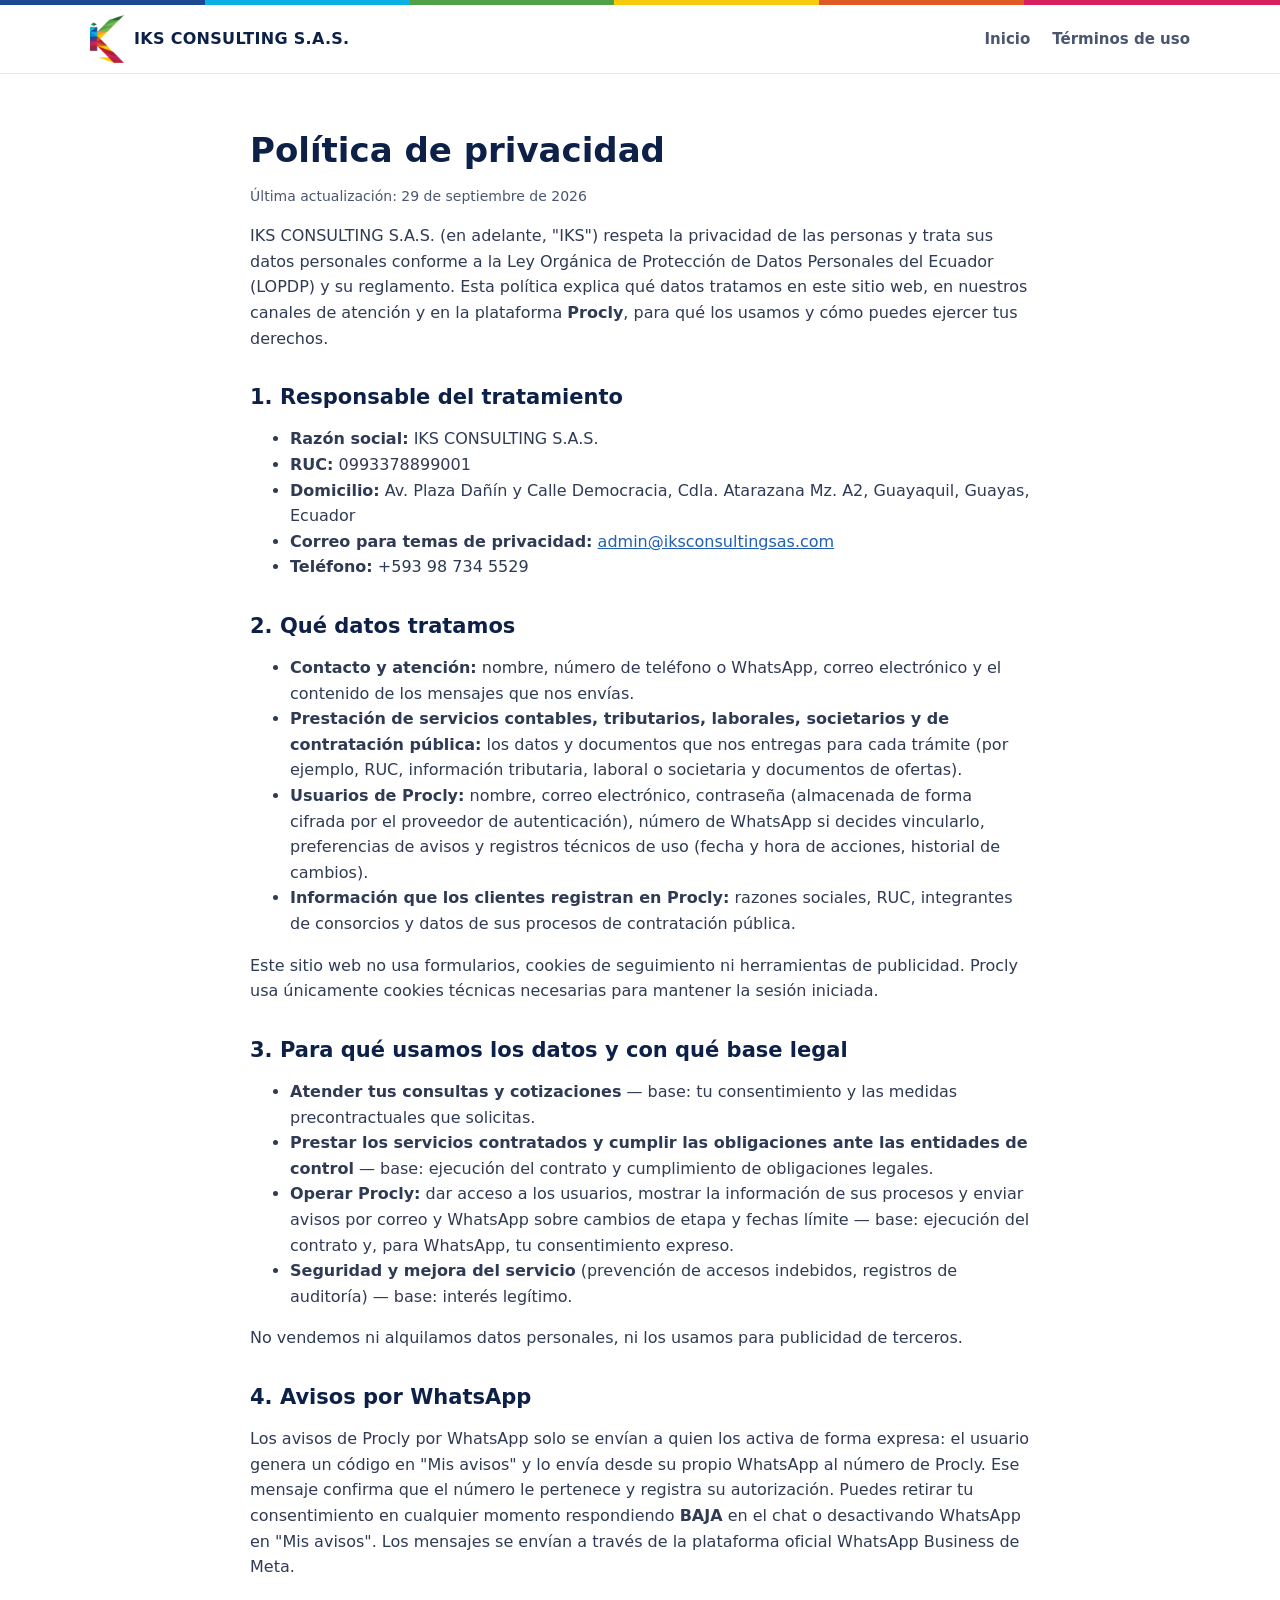
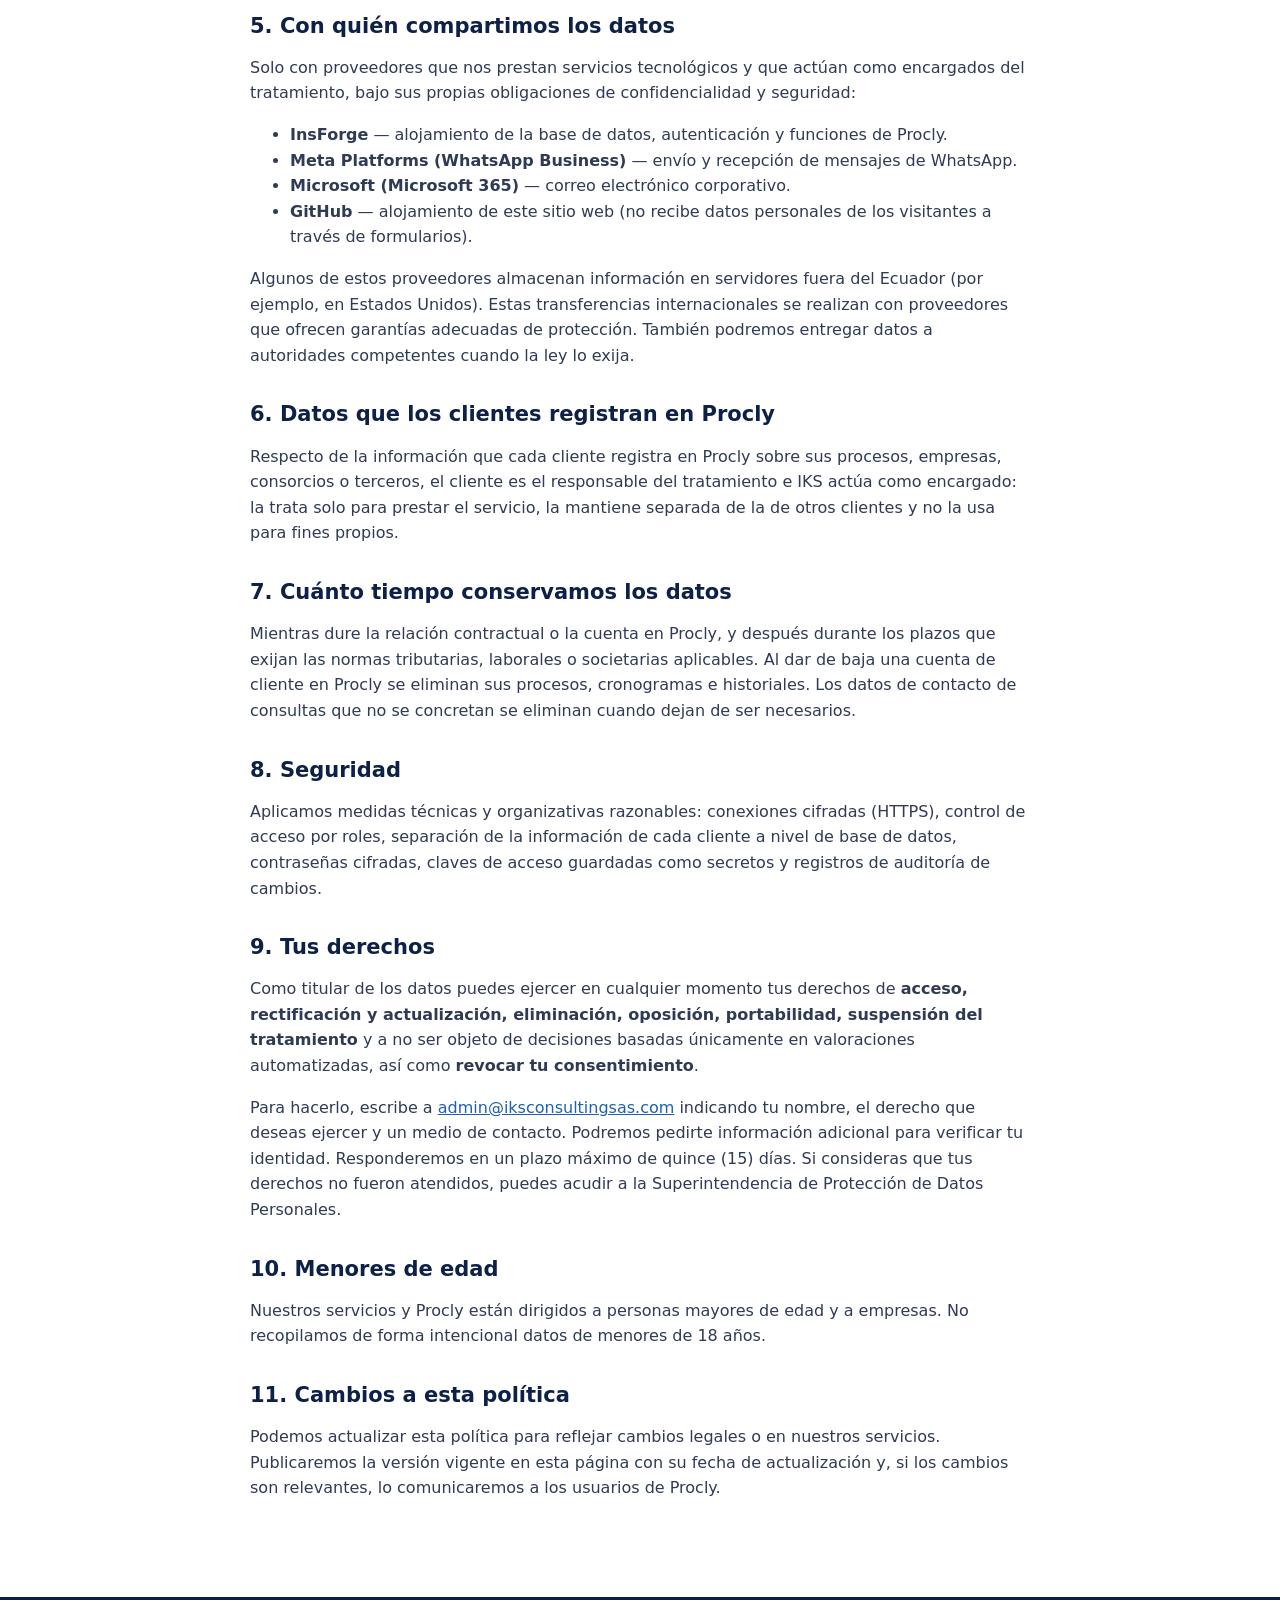
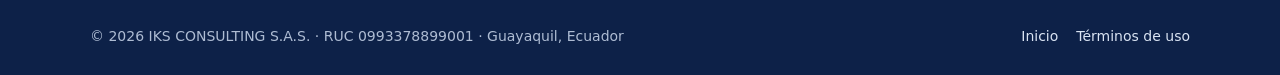
==== privacidad.html @ b0a51169 "Pagina web IKS" ====
<!doctype html>
<html lang="es">
<head>
  <meta charset="utf-8">
  <meta name="viewport" content="width=device-width, initial-scale=1">
  <title>Política de privacidad · IKS Consulting S.A.S.</title>
  <meta name="description" content="Política de privacidad y protección de datos personales de IKS Consulting S.A.S. y de la plataforma Procly.">
  <link rel="icon" type="image/png" sizes="32x32" href="assets/favicon-32.png">
  <link rel="stylesheet" href="assets/styles.css">
</head>
<body>
  <div class="stripe"></div>
  <header class="header">
    <div class="container">
      <a class="brand" href="index.html"><img src="assets/iks-mark.png" alt=""><span>IKS CONSULTING S.A.S.</span></a>
      <nav class="nav" aria-label="Principal"><a href="index.html">Inicio</a><a href="terminos.html">Términos de uso</a></nav>
    </div>
  </header>

  <main class="doc">
    <h1>Política de privacidad</h1>
    <p class="meta">Última actualización: 29 de septiembre de 2026</p>

    <p>IKS CONSULTING S.A.S. (en adelante, "IKS") respeta la privacidad de las personas y trata sus datos personales conforme a la Ley Orgánica de Protección de Datos Personales del Ecuador (LOPDP) y su reglamento. Esta política explica qué datos tratamos en este sitio web, en nuestros canales de atención y en la plataforma <b>Procly</b>, para qué los usamos y cómo puedes ejercer tus derechos.</p>

    <h2>1. Responsable del tratamiento</h2>
    <ul>
      <li><b>Razón social:</b> IKS CONSULTING S.A.S.</li>
      <li><b>RUC:</b> 0993378899001</li>
      <li><b>Domicilio:</b> Av. Plaza Dañín y Calle Democracia, Cdla. Atarazana Mz. A2, Guayaquil, Guayas, Ecuador</li>
      <li><b>Correo para temas de privacidad:</b> <a href="mailto:admin@iksconsultingsas.com">admin@iksconsultingsas.com</a></li>
      <li><b>Teléfono:</b> +593 98 734 5529</li>
    </ul>

    <h2>2. Qué datos tratamos</h2>
    <ul>
      <li><b>Contacto y atención:</b> nombre, número de teléfono o WhatsApp, correo electrónico y el contenido de los mensajes que nos envías.</li>
      <li><b>Prestación de servicios contables, tributarios, laborales, societarios y de contratación pública:</b> los datos y documentos que nos entregas para cada trámite (por ejemplo, RUC, información tributaria, laboral o societaria y documentos de ofertas).</li>
      <li><b>Usuarios de Procly:</b> nombre, correo electrónico, contraseña (almacenada de forma cifrada por el proveedor de autenticación), número de WhatsApp si decides vincularlo, preferencias de avisos y registros técnicos de uso (fecha y hora de acciones, historial de cambios).</li>
      <li><b>Información que los clientes registran en Procly:</b> razones sociales, RUC, integrantes de consorcios y datos de sus procesos de contratación pública.</li>
    </ul>
    <p>Este sitio web no usa formularios, cookies de seguimiento ni herramientas de publicidad. Procly usa únicamente cookies técnicas necesarias para mantener la sesión iniciada.</p>

    <h2>3. Para qué usamos los datos y con qué base legal</h2>
    <ul>
      <li><b>Atender tus consultas y cotizaciones</b> — base: tu consentimiento y las medidas precontractuales que solicitas.</li>
      <li><b>Prestar los servicios contratados y cumplir las obligaciones ante las entidades de control</b> — base: ejecución del contrato y cumplimiento de obligaciones legales.</li>
      <li><b>Operar Procly:</b> dar acceso a los usuarios, mostrar la información de sus procesos y enviar avisos por correo y WhatsApp sobre cambios de etapa y fechas límite — base: ejecución del contrato y, para WhatsApp, tu consentimiento expreso.</li>
      <li><b>Seguridad y mejora del servicio</b> (prevención de accesos indebidos, registros de auditoría) — base: interés legítimo.</li>
    </ul>
    <p>No vendemos ni alquilamos datos personales, ni los usamos para publicidad de terceros.</p>

    <h2>4. Avisos por WhatsApp</h2>
    <p>Los avisos de Procly por WhatsApp solo se envían a quien los activa de forma expresa: el usuario genera un código en "Mis avisos" y lo envía desde su propio WhatsApp al número de Procly. Ese mensaje confirma que el número le pertenece y registra su autorización. Puedes retirar tu consentimiento en cualquier momento respondiendo <b>BAJA</b> en el chat o desactivando WhatsApp en "Mis avisos". Los mensajes se envían a través de la plataforma oficial WhatsApp Business de Meta.</p>

    <h2>5. Con quién compartimos los datos</h2>
    <p>Solo con proveedores que nos prestan servicios tecnológicos y que actúan como encargados del tratamiento, bajo sus propias obligaciones de confidencialidad y seguridad:</p>
    <ul>
      <li><b>InsForge</b> — alojamiento de la base de datos, autenticación y funciones de Procly.</li>
      <li><b>Meta Platforms (WhatsApp Business)</b> — envío y recepción de mensajes de WhatsApp.</li>
      <li><b>Microsoft (Microsoft 365)</b> — correo electrónico corporativo.</li>
      <li><b>GitHub</b> — alojamiento de este sitio web (no recibe datos personales de los visitantes a través de formularios).</li>
    </ul>
    <p>Algunos de estos proveedores almacenan información en servidores fuera del Ecuador (por ejemplo, en Estados Unidos). Estas transferencias internacionales se realizan con proveedores que ofrecen garantías adecuadas de protección. También podremos entregar datos a autoridades competentes cuando la ley lo exija.</p>

    <h2>6. Datos que los clientes registran en Procly</h2>
    <p>Respecto de la información que cada cliente registra en Procly sobre sus procesos, empresas, consorcios o terceros, el cliente es el responsable del tratamiento e IKS actúa como encargado: la trata solo para prestar el servicio, la mantiene separada de la de otros clientes y no la usa para fines propios.</p>

    <h2>7. Cuánto tiempo conservamos los datos</h2>
    <p>Mientras dure la relación contractual o la cuenta en Procly, y después durante los plazos que exijan las normas tributarias, laborales o societarias aplicables. Al dar de baja una cuenta de cliente en Procly se eliminan sus procesos, cronogramas e historiales. Los datos de contacto de consultas que no se concretan se eliminan cuando dejan de ser necesarios.</p>

    <h2>8. Seguridad</h2>
    <p>Aplicamos medidas técnicas y organizativas razonables: conexiones cifradas (HTTPS), control de acceso por roles, separación de la información de cada cliente a nivel de base de datos, contraseñas cifradas, claves de acceso guardadas como secretos y registros de auditoría de cambios.</p>

    <h2>9. Tus derechos</h2>
    <p>Como titular de los datos puedes ejercer en cualquier momento tus derechos de <b>acceso, rectificación y actualización, eliminación, oposición, portabilidad, suspensión del tratamiento</b> y a no ser objeto de decisiones basadas únicamente en valoraciones automatizadas, así como <b>revocar tu consentimiento</b>.</p>
    <p>Para hacerlo, escribe a <a href="mailto:admin@iksconsultingsas.com">admin@iksconsultingsas.com</a> indicando tu nombre, el derecho que deseas ejercer y un medio de contacto. Podremos pedirte información adicional para verificar tu identidad. Responderemos en un plazo máximo de quince (15) días. Si consideras que tus derechos no fueron atendidos, puedes acudir a la Superintendencia de Protección de Datos Personales.</p>

    <h2>10. Menores de edad</h2>
    <p>Nuestros servicios y Procly están dirigidos a personas mayores de edad y a empresas. No recopilamos de forma intencional datos de menores de 18 años.</p>

    <h2>11. Cambios a esta política</h2>
    <p>Podemos actualizar esta política para reflejar cambios legales o en nuestros servicios. Publicaremos la versión vigente en esta página con su fecha de actualización y, si los cambios son relevantes, lo comunicaremos a los usuarios de Procly.</p>
  </main>

  <footer class="footer">
    <div class="container">
      <span>© 2026 IKS CONSULTING S.A.S. · RUC 0993378899001 · Guayaquil, Ecuador</span>
      <span><a href="index.html">Inicio</a><a href="terminos.html">Términos de uso</a></span>
    </div>
  </footer>
</body>
</html>
---- assets/styles.css ----
/* IKS Consulting S.A.S. — sitio web */
:root {
  --navy-900: #0d2148; --navy-800: #163a78; --navy-700: #1d4894; --navy-600: #1f5fb4;
  --cyan: #0db0e4; --green: #4fa047; --yellow: #f7cb0b; --orange: #df5a24; --magenta: #d81f5f;
  --bg: #ffffff; --bg-2: #f4f6fa; --text: #15213a; --text-2: #4a5670; --border: #e2e7ef;
  --radius: 14px;
  --stripe: linear-gradient(90deg, #1d4894 0 16%, #0db0e4 16% 32%, #4fa047 32% 48%, #f7cb0b 48% 64%, #df5a24 64% 80%, #d81f5f 80% 100%);
  --font: "Segoe UI", system-ui, -apple-system, Roboto, "Helvetica Neue", Arial, sans-serif;
}
* { box-sizing: border-box; }
html { scroll-behavior: smooth; }
body { margin: 0; font: 16px/1.6 var(--font); color: var(--text); background: var(--bg); -webkit-font-smoothing: antialiased; }
img { max-width: 100%; display: block; }
a { color: var(--navy-600); }
h1, h2, h3 { line-height: 1.2; margin: 0 0 12px; color: var(--navy-900); }
.container { width: 100%; max-width: 1140px; margin: 0 auto; padding: 0 20px; }
.stripe { height: 5px; background: var(--stripe); }

/* Encabezado */
.header { position: sticky; top: 0; z-index: 10; background: rgba(255,255,255,.96); backdrop-filter: blur(6px); border-bottom: 1px solid var(--border); }
.header .container { display: flex; align-items: center; justify-content: space-between; gap: 16px; height: 68px; }
.brand { display: flex; align-items: center; gap: 10px; text-decoration: none; color: var(--navy-900); font-weight: 800; letter-spacing: .3px; }
.brand img { width: 34px; height: auto; }
.nav { display: flex; align-items: center; gap: 22px; }
.nav a { color: var(--text-2); text-decoration: none; font-weight: 600; font-size: 15px; }
.nav a:hover { color: var(--navy-700); }
.btn { display: inline-flex; align-items: center; justify-content: center; gap: 8px; padding: 12px 20px; border-radius: 10px; font-weight: 700; text-decoration: none; border: 2px solid transparent; transition: transform .1s, background .15s; }
.btn:hover { transform: translateY(-1px); }
.btn-wa { background: #1c9c55; color: #fff !important; }
.btn-wa:hover { background: #168047; }
.btn-light { background: #fff; color: var(--navy-800) !important; }
.btn-outline { border-color: rgba(255,255,255,.6); color: #fff !important; }
.btn-outline:hover { background: rgba(255,255,255,.1); }
.btn-sm { padding: 8px 14px; font-size: 14px; }
.btn svg { width: 18px; height: 18px; flex: none; }

/* Portada */
.hero { background: radial-gradient(900px 420px at 90% -10%, rgba(13,176,228,.35), transparent 60%), linear-gradient(160deg, var(--navy-800), var(--navy-900)); color: #e6edf8; }
.hero .container { display: grid; grid-template-columns: 1.2fr .8fr; gap: 40px; align-items: center; padding-top: 72px; padding-bottom: 80px; }
.hero h1 { color: #fff; font-size: clamp(30px, 4.4vw, 46px); font-weight: 800; }
.hero p { font-size: 18px; color: #c9d6ea; max-width: 560px; margin: 0 0 28px; }
.hero .cta { display: flex; gap: 12px; flex-wrap: wrap; }
.hero-card { background: #fff; border-radius: 20px; padding: 28px; box-shadow: 0 24px 60px rgba(0,0,0,.25); }
.hero-card img { max-width: 260px; margin: 0 auto; }
.pills { display: flex; flex-wrap: wrap; gap: 8px; margin-top: 26px; }
.pill { font-size: 13px; font-weight: 600; background: rgba(255,255,255,.1); border: 1px solid rgba(255,255,255,.18); color: #e6edf8; padding: 4px 12px; border-radius: 99px; }

/* Secciones */
section { padding: 80px 0; }
.section-alt { background: var(--bg-2); }
.section-head { max-width: 720px; margin-bottom: 40px; }
.section-head h2 { font-size: clamp(26px, 3.2vw, 36px); }
.section-head p { color: var(--text-2); font-size: 17px; margin: 0; }
.eyebrow { display: inline-block; font-size: 13px; font-weight: 800; letter-spacing: 1.2px; text-transform: uppercase; color: var(--navy-600); margin-bottom: 10px; }

.grid { display: grid; grid-template-columns: repeat(3, minmax(0, 1fr)); gap: 20px; }
.card { background: #fff; border: 1px solid var(--border); border-radius: var(--radius); padding: 26px; box-shadow: 0 1px 3px rgba(16,24,40,.05); display: flex; flex-direction: column; }
.card h3 { font-size: 19px; margin-top: 14px; }
.card .sub { color: var(--text-2); font-size: 14px; margin: -6px 0 12px; }
.card ul { margin: 0; padding-left: 18px; color: var(--text-2); font-size: 15px; }
.card li { margin: 4px 0; }
.icon { width: 48px; height: 48px; border-radius: 12px; display: grid; place-items: center; color: #fff; }
.icon svg { width: 24px; height: 24px; }
.i1 { background: var(--navy-700); } .i2 { background: var(--cyan); } .i3 { background: var(--green); }
.i4 { background: var(--orange); } .i5 { background: var(--magenta); } .i6 { background: #7b2e63; } .i7 { background: #c99a00; }

.card-wide { grid-column: 1 / -1; display: grid; grid-template-columns: auto 1fr 2fr; gap: 6px 20px; align-items: center; }
.card-wide h3 { margin: 0; }
.card-wide .sub { margin: 0; grid-column: 2; }
.card-wide .icon { grid-row: span 2; }
.card-wide ul { grid-column: 3; grid-row: 1 / span 2; }

/* Procly */
.procly .container { display: grid; grid-template-columns: 1fr 1fr; gap: 48px; align-items: center; }
.procly ul { list-style: none; padding: 0; margin: 0 0 28px; display: grid; gap: 12px; }
.procly li { display: flex; gap: 12px; align-items: flex-start; color: var(--text-2); }
.procly li::before { content: "✓"; flex: none; width: 24px; height: 24px; border-radius: 50%; background: #e3f3e1; color: #2f7d27; font-weight: 800; display: grid; place-items: center; font-size: 13px; margin-top: 1px; }
.mock { background: linear-gradient(160deg, var(--navy-800), var(--navy-900)); border-radius: 20px; padding: 22px; box-shadow: 0 24px 60px rgba(13,33,72,.25); }
.mock-row { background: #fff; border-radius: 12px; padding: 14px 16px; margin-bottom: 10px; display: flex; justify-content: space-between; gap: 12px; align-items: center; }
.mock-row:last-child { margin-bottom: 0; }
.mock-row b { display: block; color: var(--navy-900); font-size: 14px; }
.mock-row span { color: var(--text-2); font-size: 13px; }
.tag { font-size: 12px; font-weight: 700; padding: 3px 10px; border-radius: 99px; white-space: nowrap; }
.t-blue { background: #e8f0fb; color: #1d63c2; } .t-green { background: #e5f5ec; color: #137a4b; } .t-amber { background: #fdf1e1; color: #a55a00; }
.mock-wa { background: #e7f8ee; border: 1px solid #bfe7cf; }

/* Contacto */
.contact .container { display: grid; grid-template-columns: 1fr 1fr; gap: 40px; }
.contact-list { list-style: none; padding: 0; margin: 0; display: grid; gap: 16px; }
.contact-list li { display: flex; gap: 14px; align-items: flex-start; }
.contact-list .icon { width: 42px; height: 42px; border-radius: 10px; flex: none; }
.contact-list small { display: block; color: var(--text-2); font-size: 13px; }
.contact-list a { color: var(--navy-900); font-weight: 700; text-decoration: none; }
.legal-box { background: #fff; border: 1px solid var(--border); border-radius: var(--radius); padding: 26px; }
.legal-box dl { display: grid; grid-template-columns: 130px 1fr; gap: 8px 12px; margin: 0; font-size: 15px; }
.legal-box dt { color: var(--text-2); font-weight: 600; }
.legal-box dd { margin: 0; }

/* Pie */
.footer { background: var(--navy-900); color: #aebcd3; font-size: 14px; }
.footer .container { display: flex; justify-content: space-between; gap: 20px; flex-wrap: wrap; padding-top: 28px; padding-bottom: 28px; }
.footer a { color: #d9e3f2; text-decoration: none; margin-left: 18px; }
.footer a:first-child { margin-left: 0; }

/* WhatsApp flotante */
.wa-float { position: fixed; right: 20px; bottom: 20px; width: 58px; height: 58px; border-radius: 50%; background: #1c9c55; display: grid; place-items: center; box-shadow: 0 8px 24px rgba(0,0,0,.25); z-index: 20; }
.wa-float svg { width: 28px; height: 28px; }

/* Páginas legales */
.doc { max-width: 820px; margin: 0 auto; padding: 56px 20px 80px; }
.doc h1 { font-size: 34px; }
.doc h2 { font-size: 21px; margin-top: 34px; }
.doc p, .doc li { color: #2f3b54; }
.doc .meta { color: var(--text-2); font-size: 14px; }

@media (max-width: 960px) {
  .grid { grid-template-columns: repeat(2, minmax(0, 1fr)); }
  .hero .container, .procly .container, .contact .container { grid-template-columns: 1fr; }
  .hero-card { display: none; }
  .nav a:not(.btn) { display: none; }
}
@media (max-width: 960px) {
  .card-wide { display: flex; }
}
@media (max-width: 620px) {
  .grid { grid-template-columns: 1fr; }
  section { padding: 56px 0; }
  .hero .container { padding-top: 48px; padding-bottom: 56px; }
  .legal-box dl { grid-template-columns: 1fr; gap: 2px; }
  .legal-box dd { margin-bottom: 8px; }
  .brand span { font-size: 15px; }
  .footer a { margin-left: 0; margin-right: 16px; }
}
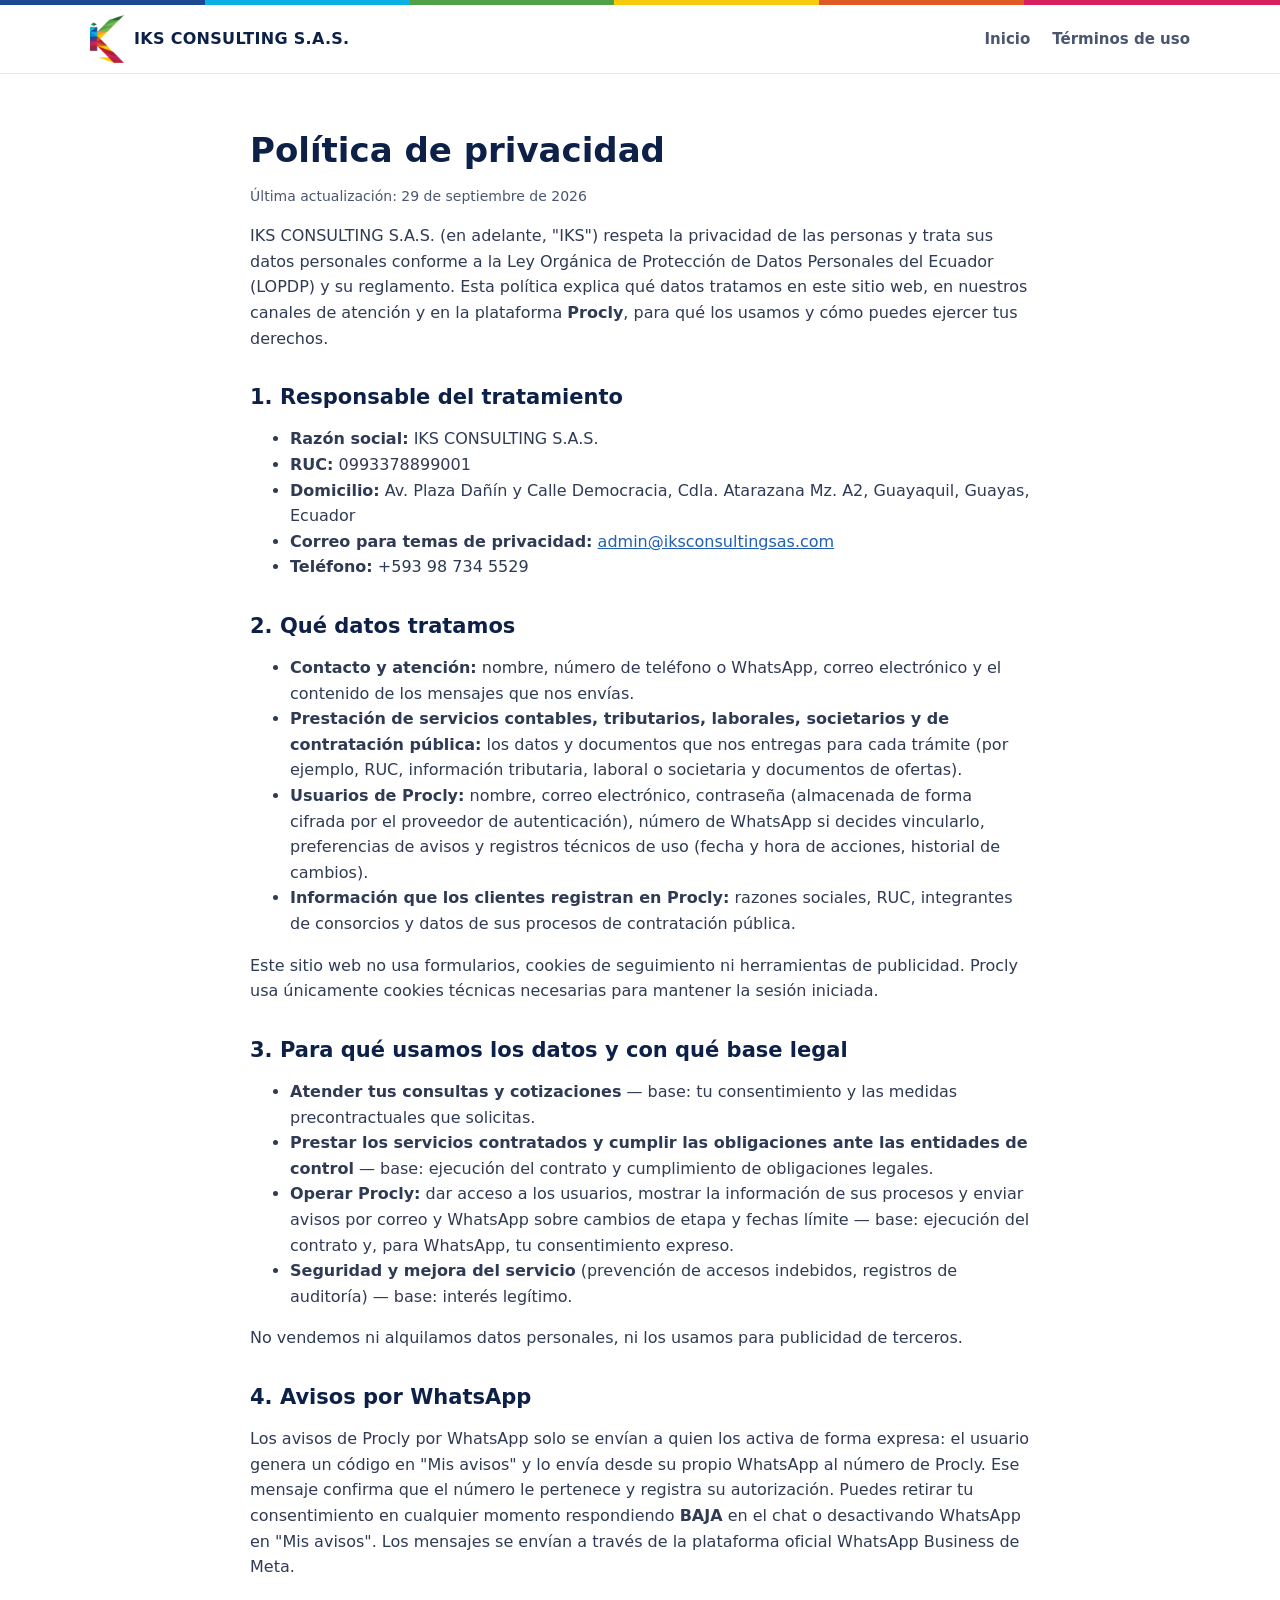
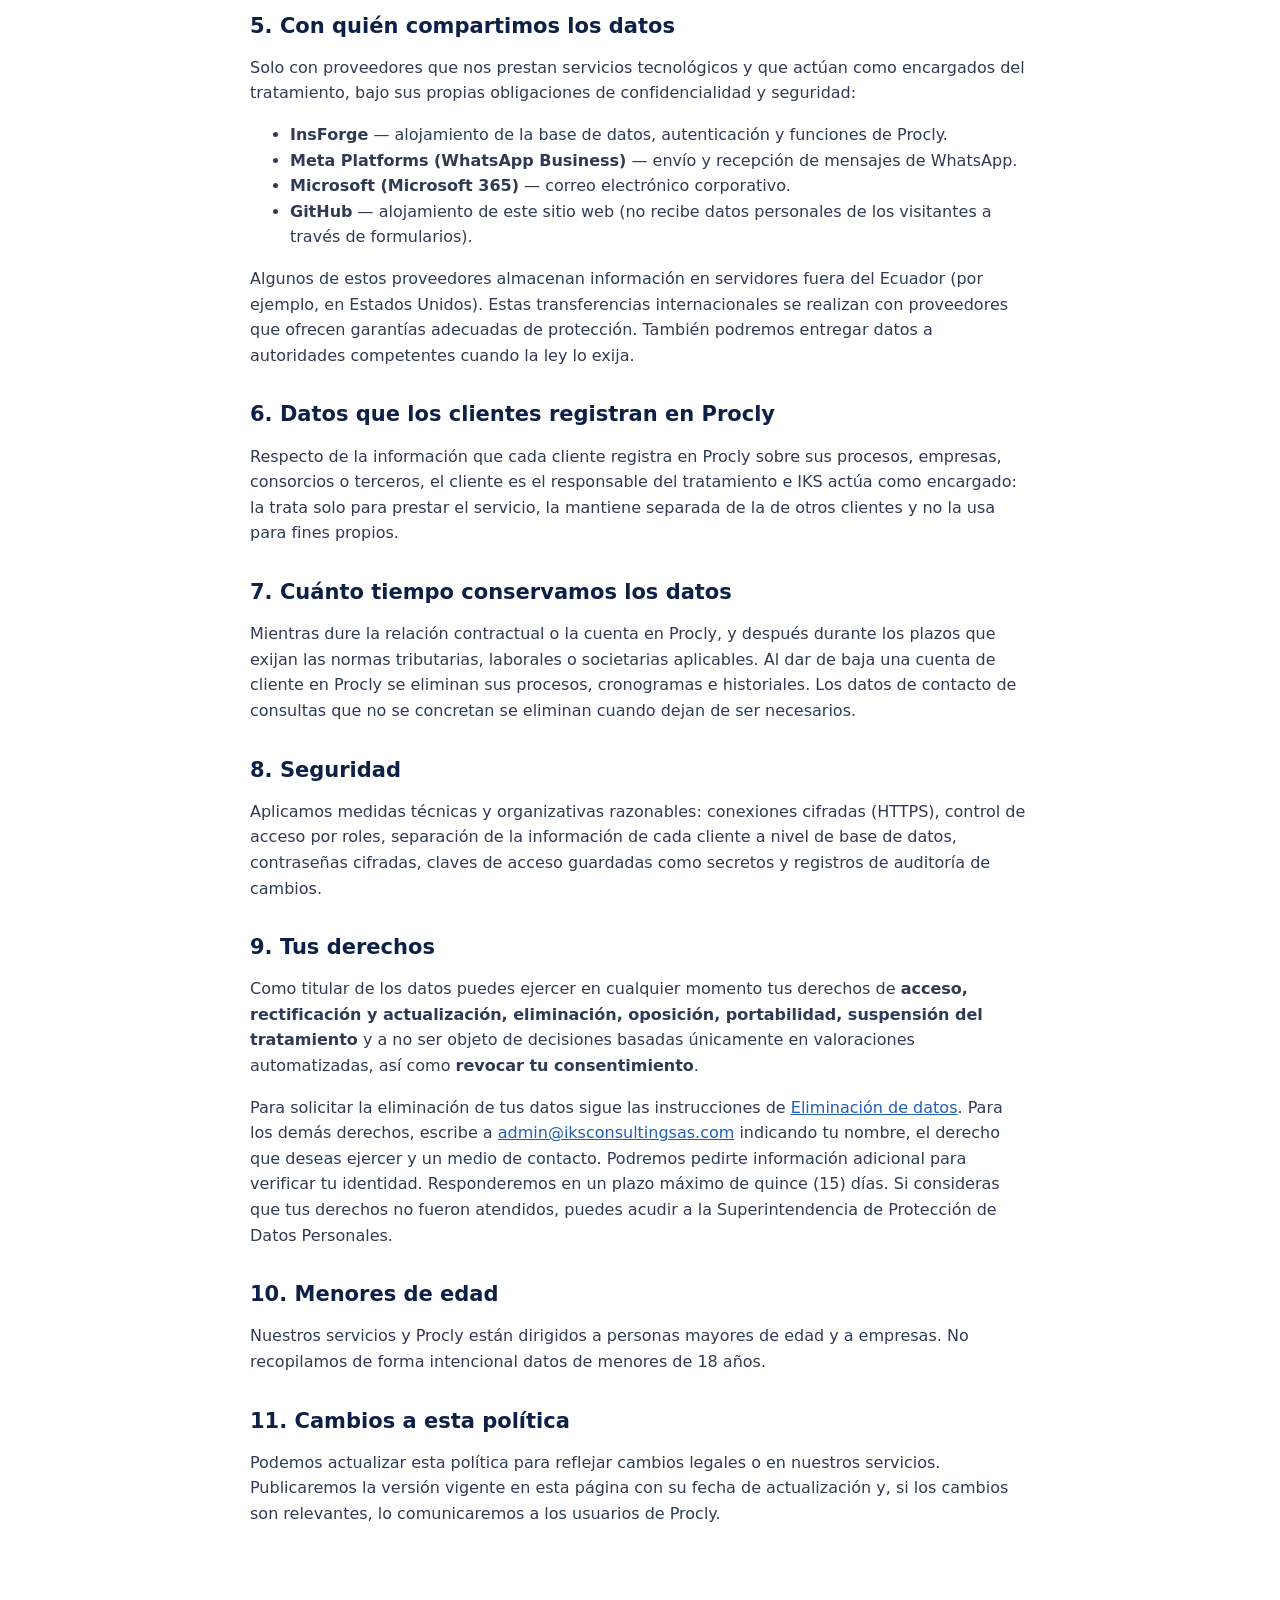
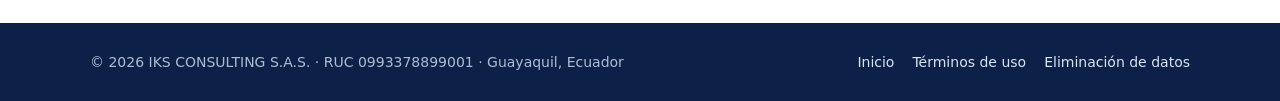
==== commit 49158f91: "Pagina de eliminacion de datos" ====
--- a/privacidad.html
+++ b/privacidad.html
@@ -74,7 +74,7 @@
 
     <h2>9. Tus derechos</h2>
     <p>Como titular de los datos puedes ejercer en cualquier momento tus derechos de <b>acceso, rectificación y actualización, eliminación, oposición, portabilidad, suspensión del tratamiento</b> y a no ser objeto de decisiones basadas únicamente en valoraciones automatizadas, así como <b>revocar tu consentimiento</b>.</p>
-    <p>Para hacerlo, escribe a <a href="mailto:admin@iksconsultingsas.com">admin@iksconsultingsas.com</a> indicando tu nombre, el derecho que deseas ejercer y un medio de contacto. Podremos pedirte información adicional para verificar tu identidad. Responderemos en un plazo máximo de quince (15) días. Si consideras que tus derechos no fueron atendidos, puedes acudir a la Superintendencia de Protección de Datos Personales.</p>
+    <p>Para solicitar la eliminación de tus datos sigue las instrucciones de <a href="eliminacion-datos.html">Eliminación de datos</a>. Para los demás derechos, escribe a <a href="mailto:admin@iksconsultingsas.com">admin@iksconsultingsas.com</a> indicando tu nombre, el derecho que deseas ejercer y un medio de contacto. Podremos pedirte información adicional para verificar tu identidad. Responderemos en un plazo máximo de quince (15) días. Si consideras que tus derechos no fueron atendidos, puedes acudir a la Superintendencia de Protección de Datos Personales.</p>
 
     <h2>10. Menores de edad</h2>
     <p>Nuestros servicios y Procly están dirigidos a personas mayores de edad y a empresas. No recopilamos de forma intencional datos de menores de 18 años.</p>
@@ -86,7 +86,7 @@
   <footer class="footer">
     <div class="container">
       <span>© 2026 IKS CONSULTING S.A.S. · RUC 0993378899001 · Guayaquil, Ecuador</span>
-      <span><a href="index.html">Inicio</a><a href="terminos.html">Términos de uso</a></span>
+      <span><a href="index.html">Inicio</a><a href="terminos.html">Términos de uso</a><a href="eliminacion-datos.html">Eliminación de datos</a></span>
     </div>
   </footer>
 </body>
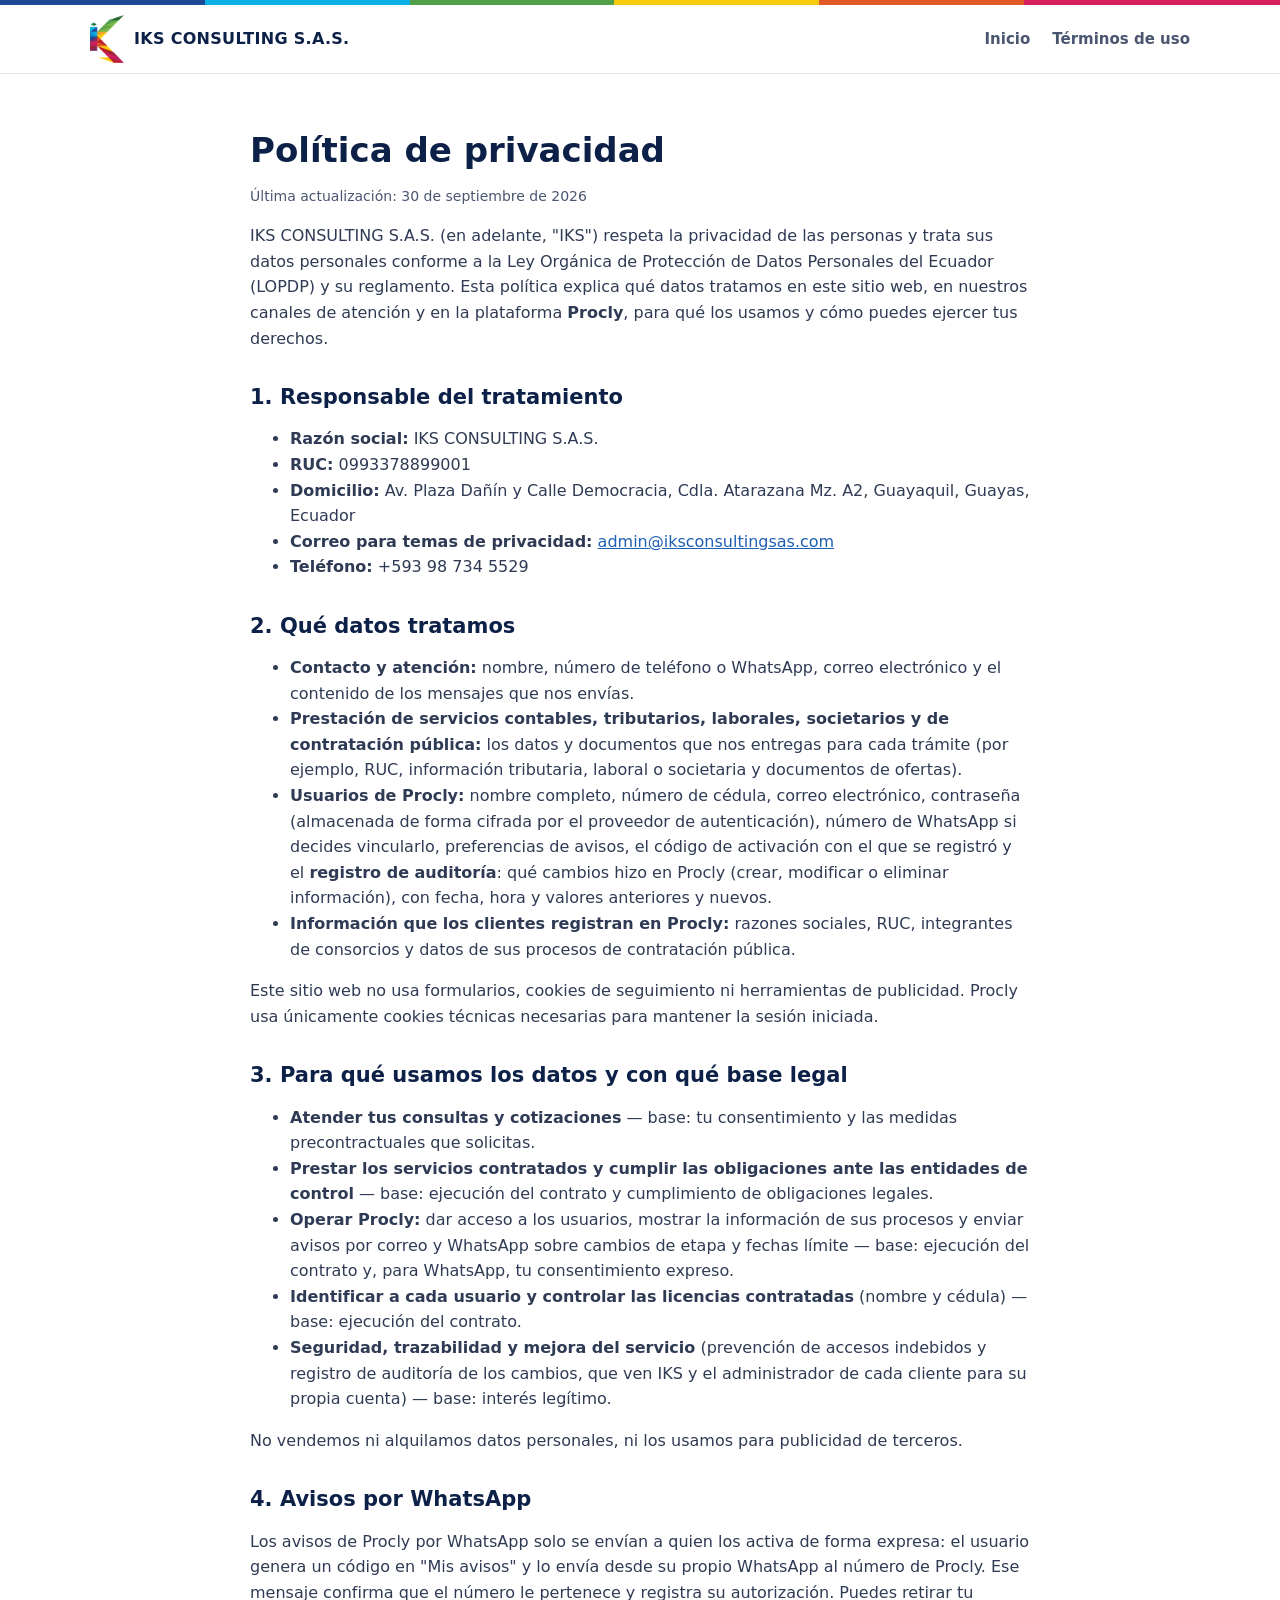
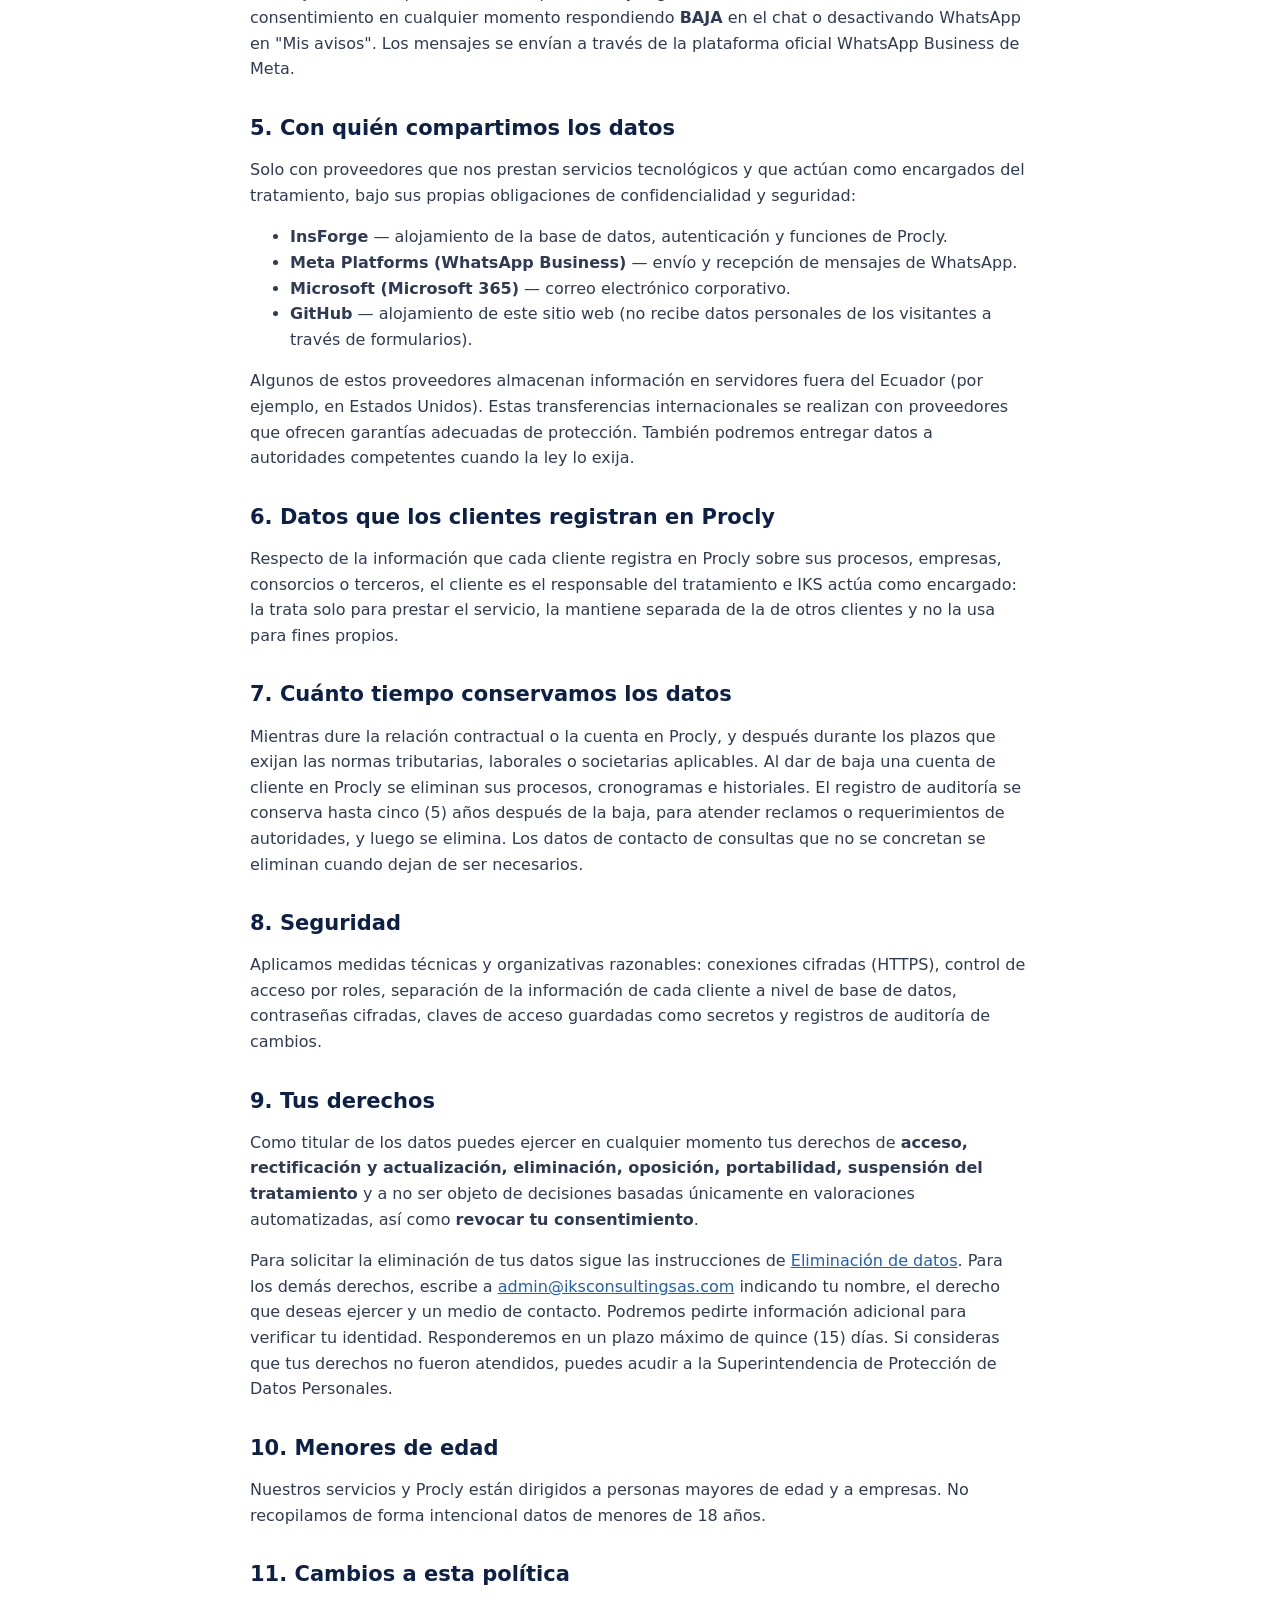
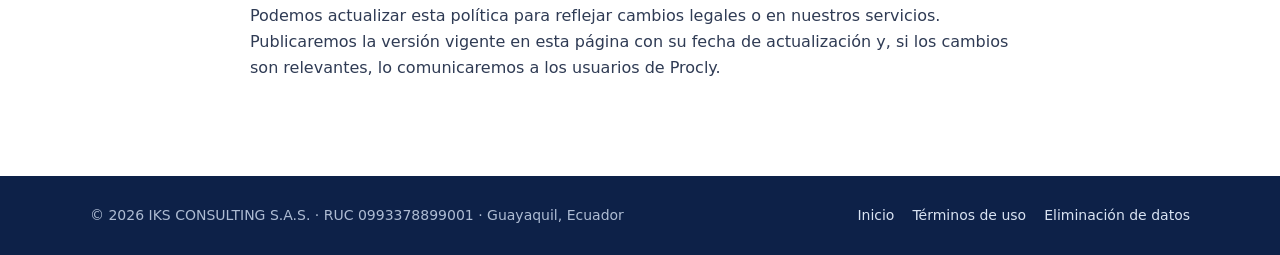
==== commit 4d96bb24: "Privacidad: cédula y auditoría; robots.txt" ====
--- a/privacidad.html
+++ b/privacidad.html
@@ -19,7 +19,7 @@
 
   <main class="doc">
     <h1>Política de privacidad</h1>
-    <p class="meta">Última actualización: 29 de septiembre de 2026</p>
+    <p class="meta">Última actualización: 30 de septiembre de 2026</p>
 
     <p>IKS CONSULTING S.A.S. (en adelante, "IKS") respeta la privacidad de las personas y trata sus datos personales conforme a la Ley Orgánica de Protección de Datos Personales del Ecuador (LOPDP) y su reglamento. Esta política explica qué datos tratamos en este sitio web, en nuestros canales de atención y en la plataforma <b>Procly</b>, para qué los usamos y cómo puedes ejercer tus derechos.</p>
 
@@ -36,7 +36,7 @@
     <ul>
       <li><b>Contacto y atención:</b> nombre, número de teléfono o WhatsApp, correo electrónico y el contenido de los mensajes que nos envías.</li>
       <li><b>Prestación de servicios contables, tributarios, laborales, societarios y de contratación pública:</b> los datos y documentos que nos entregas para cada trámite (por ejemplo, RUC, información tributaria, laboral o societaria y documentos de ofertas).</li>
-      <li><b>Usuarios de Procly:</b> nombre, correo electrónico, contraseña (almacenada de forma cifrada por el proveedor de autenticación), número de WhatsApp si decides vincularlo, preferencias de avisos y registros técnicos de uso (fecha y hora de acciones, historial de cambios).</li>
+      <li><b>Usuarios de Procly:</b> nombre completo, número de cédula, correo electrónico, contraseña (almacenada de forma cifrada por el proveedor de autenticación), número de WhatsApp si decides vincularlo, preferencias de avisos, el código de activación con el que se registró y el <b>registro de auditoría</b>: qué cambios hizo en Procly (crear, modificar o eliminar información), con fecha, hora y valores anteriores y nuevos.</li>
       <li><b>Información que los clientes registran en Procly:</b> razones sociales, RUC, integrantes de consorcios y datos de sus procesos de contratación pública.</li>
     </ul>
     <p>Este sitio web no usa formularios, cookies de seguimiento ni herramientas de publicidad. Procly usa únicamente cookies técnicas necesarias para mantener la sesión iniciada.</p>
@@ -46,7 +46,8 @@
       <li><b>Atender tus consultas y cotizaciones</b> — base: tu consentimiento y las medidas precontractuales que solicitas.</li>
       <li><b>Prestar los servicios contratados y cumplir las obligaciones ante las entidades de control</b> — base: ejecución del contrato y cumplimiento de obligaciones legales.</li>
       <li><b>Operar Procly:</b> dar acceso a los usuarios, mostrar la información de sus procesos y enviar avisos por correo y WhatsApp sobre cambios de etapa y fechas límite — base: ejecución del contrato y, para WhatsApp, tu consentimiento expreso.</li>
-      <li><b>Seguridad y mejora del servicio</b> (prevención de accesos indebidos, registros de auditoría) — base: interés legítimo.</li>
+      <li><b>Identificar a cada usuario y controlar las licencias contratadas</b> (nombre y cédula) — base: ejecución del contrato.</li>
+      <li><b>Seguridad, trazabilidad y mejora del servicio</b> (prevención de accesos indebidos y registro de auditoría de los cambios, que ven IKS y el administrador de cada cliente para su propia cuenta) — base: interés legítimo.</li>
     </ul>
     <p>No vendemos ni alquilamos datos personales, ni los usamos para publicidad de terceros.</p>
 
@@ -67,7 +68,7 @@
     <p>Respecto de la información que cada cliente registra en Procly sobre sus procesos, empresas, consorcios o terceros, el cliente es el responsable del tratamiento e IKS actúa como encargado: la trata solo para prestar el servicio, la mantiene separada de la de otros clientes y no la usa para fines propios.</p>
 
     <h2>7. Cuánto tiempo conservamos los datos</h2>
-    <p>Mientras dure la relación contractual o la cuenta en Procly, y después durante los plazos que exijan las normas tributarias, laborales o societarias aplicables. Al dar de baja una cuenta de cliente en Procly se eliminan sus procesos, cronogramas e historiales. Los datos de contacto de consultas que no se concretan se eliminan cuando dejan de ser necesarios.</p>
+    <p>Mientras dure la relación contractual o la cuenta en Procly, y después durante los plazos que exijan las normas tributarias, laborales o societarias aplicables. Al dar de baja una cuenta de cliente en Procly se eliminan sus procesos, cronogramas e historiales. El registro de auditoría se conserva hasta cinco (5) años después de la baja, para atender reclamos o requerimientos de autoridades, y luego se elimina. Los datos de contacto de consultas que no se concretan se eliminan cuando dejan de ser necesarios.</p>
 
     <h2>8. Seguridad</h2>
     <p>Aplicamos medidas técnicas y organizativas razonables: conexiones cifradas (HTTPS), control de acceso por roles, separación de la información de cada cliente a nivel de base de datos, contraseñas cifradas, claves de acceso guardadas como secretos y registros de auditoría de cambios.</p>
